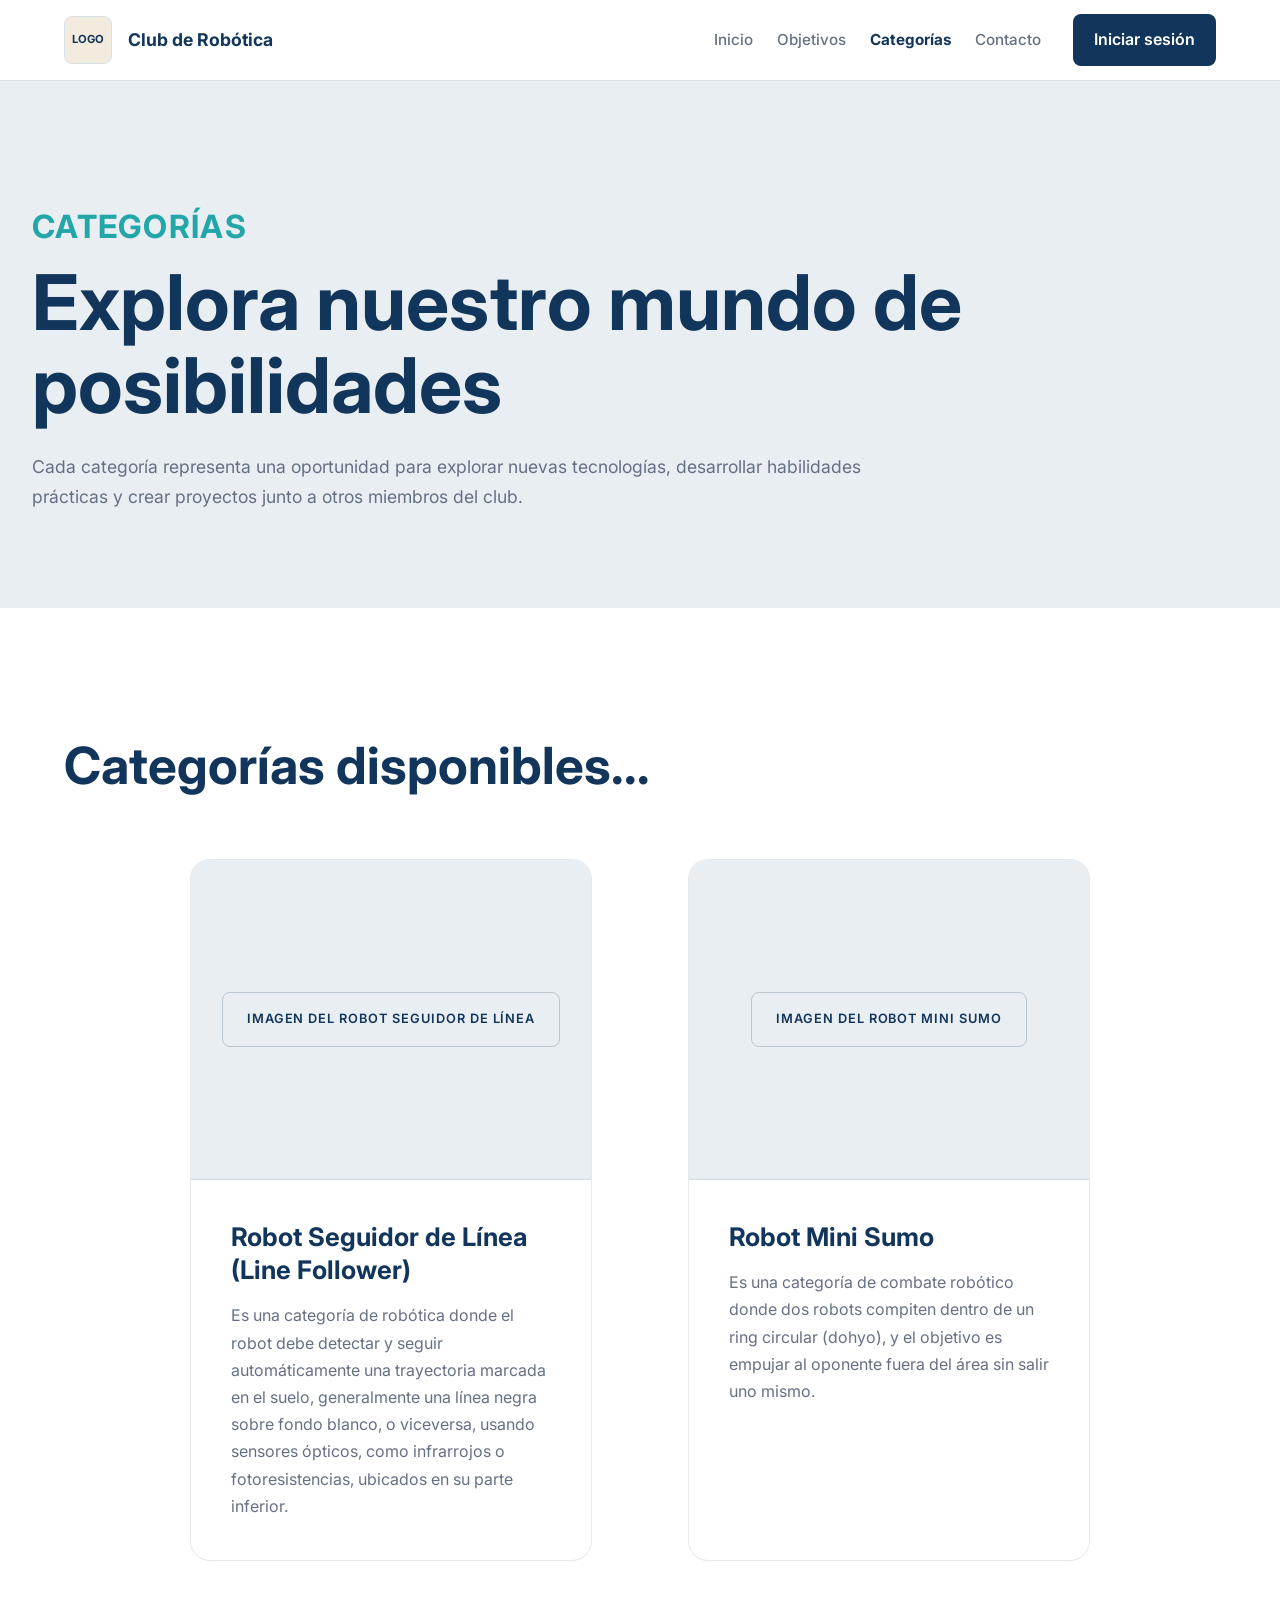
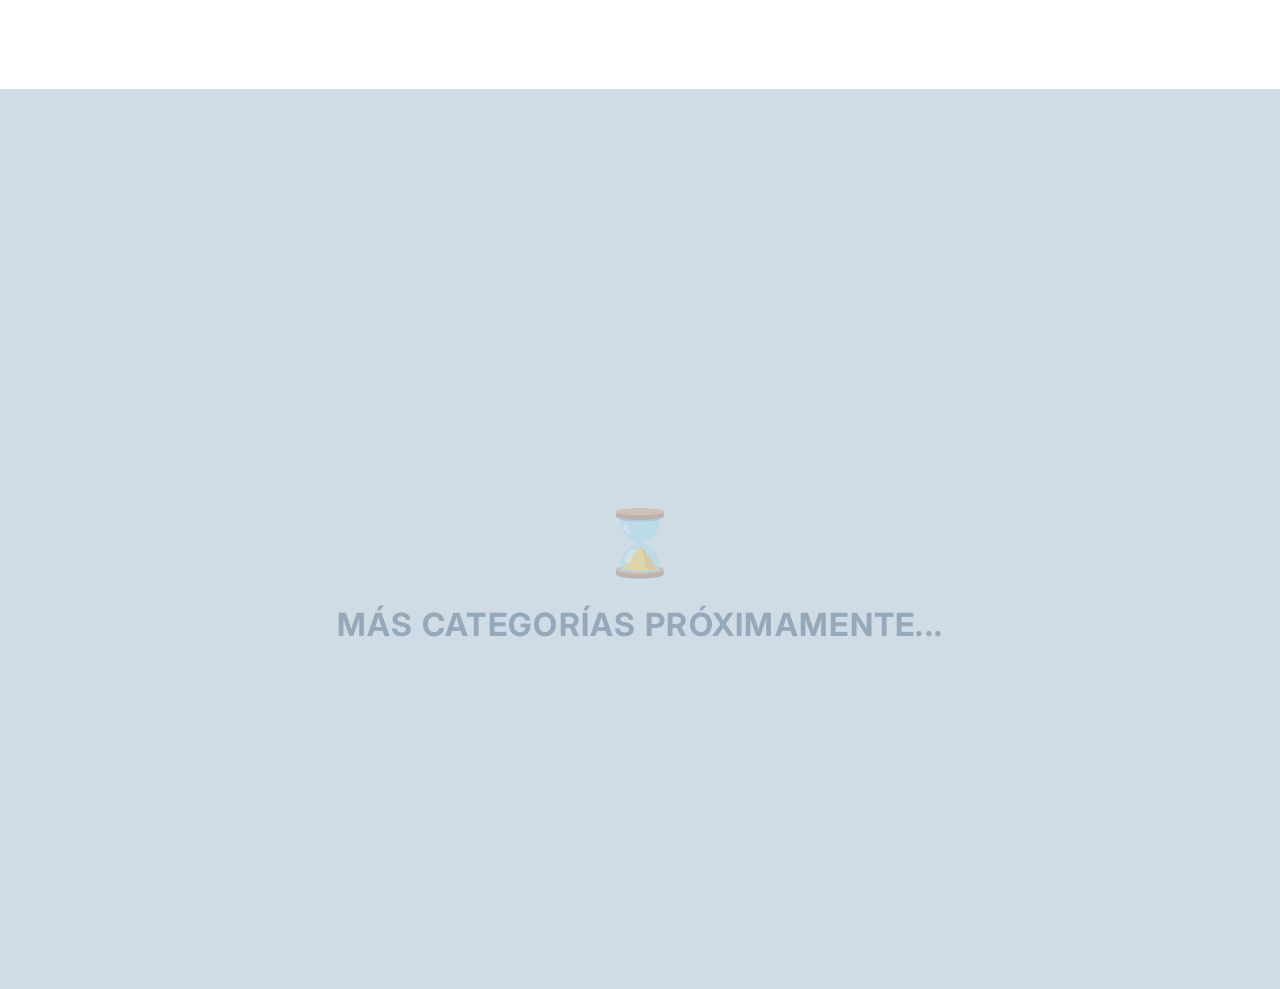
==== club-robotica_front/categorias.html @ 2bdd2af0 "refactor: aplanar estructura del frontend eliminando anidamiento redundante" ====
<!DOCTYPE html>

<html lang="es">

<head>

    <meta charset="UTF-8">

    <meta
        name="viewport"
        content="width=device-width, initial-scale=1.0"
    >

    <title>Club de Robótica | Categorías</title>

    <!-- Tipografía -->

    <link
        rel="preconnect"
        href="https://fonts.googleapis.com"
    >

    <link
        rel="preconnect"
        href="https://fonts.gstatic.com"
        crossorigin
    >

    <link
        href="https://fonts.googleapis.com/css2?family=Inter:wght@400;500;600;700&display=swap"
        rel="stylesheet"
    >

    <!-- Estilos globales -->

    <link
        rel="stylesheet"
        href="css/style.css"
    >

    <!-- Estilos específicos de la página Categorías -->

    <link
        rel="stylesheet"
        href="css/pages/categories.css"
    >

    <!-- Estilos responsive -->

    <link
        rel="stylesheet"
        href="css/responsive.css"
    >

</head>

<body>

    <!-- ========================================
         BARRA DE NAVEGACIÓN
    ========================================= -->

    <header class="site-header">

        <nav class="navbar container">

            <!-- Identidad del club -->

            <a
                href="index.html"
                class="brand"
            >

                <div
                    class="logo-placeholder"
                    aria-hidden="true"
                >
                    LOGO
                </div>

                <span class="brand-name">
                    Club de Robótica
                </span>

            </a>

            <!-- Botón hamburguesa -->

            <button
                class="nav-toggle"
                type="button"
                aria-label="Abrir menú de navegación"
                aria-expanded="false"
            >

                <span></span>
                <span></span>
                <span></span>

            </button>

            <!-- Menú de navegación -->

            <div class="nav-menu">

                <div class="nav-links">

                    <a
                        href="index.html"
                        class="nav-link"
                    >
                        Inicio
                    </a>

                    <a
                        href="objetivos.html"
                        class="nav-link"
                    >
                        Objetivos
                    </a>

                    <a
                        href="categorias.html"
                        class="nav-link nav-link--active"
                    >
                        Categorías
                    </a>

                    <a
                        href="contacto.html"
                        class="nav-link"
                    >
                        Contacto
                    </a>

                </div>

                <!-- Acceso al inicio de sesión -->

                <a
                    href="login.html"
                    class="btn btn--primary nav-login"
                >
                    Iniciar sesión
                </a>

            </div>

        </nav>

    </header>

    <!-- ========================================
         CONTENIDO PRINCIPAL
    ========================================= -->

    <main>

        <!-- ========================================
             INTRODUCCIÓN
        ========================================= -->

        <section class="categories-hero">

            <div class="container categories-hero__content">

                <p class="section-label">
                    CATEGORÍAS
                </p>

                <h1>
                    Explora nuestro mundo de posibilidades
                </h1>

                <p>
                    Cada categoría representa una oportunidad para explorar
                    nuevas tecnologías, desarrollar habilidades prácticas y
                    crear proyectos junto a otros miembros del club.
                </p>

            </div>

        </section>

        <!-- ========================================
             CATEGORÍAS DISPONIBLES
        ========================================= -->

        <section class="available-categories">

            <div class="container">

                <div class="available-categories__heading">

                    <h2>
                        Categorías disponibles...
                    </h2>

                </div>

                <!-- Tarjetas de categorías -->

                <div class="categories-grid">

                    <!-- Robot Seguidor de Línea -->

                    <article class="category-card">

                        <!-- Placeholder para futura imagen -->

                        <div class="category-card__image-placeholder">

                            <span>
                                IMAGEN DEL ROBOT SEGUIDOR DE LÍNEA
                            </span>

                        </div>

                        <div class="category-card__content">

                            <h3>
                                Robot Seguidor de Línea
                                (Line Follower)
                            </h3>

                            <p>
                                Es una categoría de robótica donde el robot debe
                                detectar y seguir automáticamente una trayectoria
                                marcada en el suelo, generalmente una línea negra
                                sobre fondo blanco, o viceversa, usando sensores
                                ópticos, como infrarrojos o fotoresistencias,
                                ubicados en su parte inferior.
                            </p>

                        </div>

                    </article>

                    <!-- Robot Mini Sumo -->

                    <article class="category-card">

                        <!-- Placeholder para futura imagen -->

                        <div class="category-card__image-placeholder">

                            <span>
                                IMAGEN DEL ROBOT MINI SUMO
                            </span>

                        </div>

                        <div class="category-card__content">

                            <h3>
                                Robot Mini Sumo
                            </h3>

                            <p>
                                Es una categoría de combate robótico donde dos
                                robots compiten dentro de un ring circular
                                (dohyo), y el objetivo es empujar al oponente
                                fuera del área sin salir uno mismo.
                            </p>

                        </div>

                    </article>

                </div>

            </div>

        </section>

        <!-- ========================================
             MÁS CATEGORÍAS PRÓXIMAMENTE
        ========================================= -->

        <section class="coming-soon">

            <div class="container coming-soon__content">

                <!-- Reloj de arena -->

                <div
                    class="coming-soon__hourglass"
                    aria-hidden="true"
                >
                    ⌛
                </div>

                <p class="section-label">
                    MÁS CATEGORÍAS PRÓXIMAMENTE...
                </p>

                <p>
                    Esto es solo el comienzo. Seguimos explorando nuevas ideas
                    y tecnologías para crear más oportunidades de aprender,
                    experimentar y construir juntos.
                </p>

            </div>

        </section>

    </main>

    <!-- JavaScript -->

    <script src="js/main.js"></script>

    <script src="js/navigation.js"></script>

</body>

</html>
---- club-robotica_front/css/style.css ----
/* ========================================
   VARIABLES GLOBALES
======================================== */

:root {
    /* Colores principales */
    --color-primary: #12355B;
    --color-secondary: #1E6F9F;
    --color-accent: #22A6A8;

    /* Fondos */
    --color-background: #F7F9FC;
    --color-white: #FFFFFF;
    --color-beige: #F3EBDD;

    /* Textos */
    --color-text: #1F2933;
    --color-text-secondary: #667085;

    /* Bordes */
    --color-border: #D9E1E8;

    /* Tipografía */
    --font-primary: "Inter", Arial, sans-serif;

    /* Espaciados */
    --spacing-xs: 0.5rem;
    --spacing-sm: 1rem;
    --spacing-md: 1.5rem;
    --spacing-lg: 2rem;
    --spacing-xl: 3rem;
    --spacing-xxl: 5rem;

    /* Bordes redondeados */
    --radius-sm: 0.5rem;
    --radius-md: 0.75rem;
    --radius-lg: 1rem;

    /* Sombras */
    --shadow-sm: 0 2px 8px rgba(18, 53, 91, 0.08);
    --shadow-md: 0 8px 24px rgba(18, 53, 91, 0.12);

    /* Transiciones */
    --transition: 0.3s ease;
}


/* ========================================
   ESTILOS GENERALES
======================================== */

* {
    margin: 0;
    padding: 0;
    box-sizing: border-box;
}


html {
    scroll-behavior: smooth;
}


body {
    font-family: var(--font-primary);
    background-color: var(--color-background);
    color: var(--color-text);
    line-height: 1.6;
}


/* ========================================
   ELEMENTOS BÁSICOS
======================================== */

img {
    max-width: 100%;
    display: block;
}


a {
    color: inherit;
    text-decoration: none;
}


button,
input,
textarea {
    font: inherit;
}


/* ========================================
   CONTENEDOR GENERAL
======================================== */

.container {
    width: min(90%, 1200px);
    margin: 0 auto;
}


/* ========================================
   SECCIONES
======================================== */

.section {
    padding: var(--spacing-xxl) 0;
}


.section--beige {
    background-color: var(--color-beige);
}


.section--white {
    background-color: var(--color-white);
}


/* ========================================
   TÍTULOS Y TEXTOS
======================================== */

.section-header {
    max-width: 700px;
    margin-bottom: var(--spacing-xl);
}


.section-title {
    color: var(--color-primary);
    font-size: 2rem;
    line-height: 1.2;
    margin-bottom: var(--spacing-sm);
}


.section-description {
    color: var(--color-text-secondary);
    max-width: 650px;
}


/* ========================================
   BOTONES
======================================== */

.btn {
    display: inline-flex;
    align-items: center;
    justify-content: center;

    padding: 0.75rem 1.25rem;

    border: 1px solid transparent;
    border-radius: var(--radius-sm);

    font-weight: 600;
    cursor: pointer;

    transition: var(--transition);
}


.btn--primary {
    background-color: var(--color-primary);
    color: var(--color-white);
}


.btn--primary:hover {
    background-color: var(--color-secondary);
}


.btn--secondary {
    background-color: rgba(255, 255, 255, 0.18);
    border: 1px solid rgba(255, 255, 255, 0.65);

    color: var(--color-white);

    backdrop-filter: blur(4px);
}


.btn--secondary:hover {
    background-color: rgba(255, 255, 255, 0.28);
    border-color: var(--color-white);
}

/* ========================================
   BARRA DE NAVEGACIÓN
======================================== */

.site-header {
    position: fixed;

    top: 0;
    left: 0;

    width: 100%;

    z-index: 1000;

    background-color: var(--color-white);

    border-bottom: 1px solid var(--color-border);

    transition: transform 0.3s ease;
}

.site-header--hidden {
    transform: translateY(-100%);
}

main {
    padding-top: 80px;
}

.navbar {
    min-height: 80px;

    display: flex;
    align-items: center;
    justify-content: space-between;

    gap: var(--spacing-lg);
}


/* ========================================
   IDENTIDAD DEL CLUB
======================================== */

.brand {
    display: flex;
    align-items: center;
    gap: var(--spacing-sm);

    flex-shrink: 0;
}


.logo-placeholder {
    width: 48px;
    height: 48px;

    display: flex;
    align-items: center;
    justify-content: center;

    background-color: var(--color-beige);
    border: 1px solid var(--color-border);
    border-radius: var(--radius-sm);

    color: var(--color-primary);
    font-size: 0.7rem;
    font-weight: 700;
}


.brand-name {
    color: var(--color-primary);
    font-size: 1.1rem;
    font-weight: 700;

    white-space: nowrap;
}


/* ========================================
   ENLACES DE NAVEGACIÓN
======================================== */

.nav-links {
    display: flex;
    align-items: center;
    justify-content: center;

    gap: var(--spacing-md);

    flex: 1;
}


.nav-link {
    color: var(--color-text-secondary);
    font-size: 0.95rem;
    font-weight: 500;

    transition: color var(--transition);
}


.nav-link:hover {
    color: var(--color-primary);
}


.nav-link--active {
    color: var(--color-primary);
    font-weight: 700;
}
---- club-robotica_front/css/pages/categories.css ----
/* ========================================
   PÁGINA CATEGORÍAS - INTRODUCCIÓN
======================================== */

.categories-hero {

    padding: 8rem 0 6rem;

    background-color: #e8eef2;

}


.categories-hero__content {

    width: min(100% - 4rem, 1400px);

    max-width: 1400px;

    margin-left: auto;

    margin-right: auto;

}


/* Etiqueta: CATEGORÍAS */

.categories-hero .section-label {

    display: block;

    margin-bottom: 1rem;

    color: var(--color-accent);

    font-size: clamp(1.5rem, 2.5vw, 2.4rem);

    font-weight: 700;

    letter-spacing: 0.04em;

    line-height: 1.2;

}


/* Título principal */

.categories-hero h1 {

    max-width: 1100px;

    margin-bottom: 1.5rem;

    color: var(--color-primary);

    font-size: clamp(2.8rem, 6vw, 5rem);

    line-height: 1.08;

}


/* Descripción */

.categories-hero p:not(.section-label) {

    max-width: 850px;

    color: var(--color-text-secondary);

    font-size: 1.1rem;

    line-height: 1.7;

}

/* ========================================
   CATEGORÍAS DISPONIBLES
======================================== */

.available-categories {

    padding: 8rem 0;

    background-color: var(--color-white);

}


/* Encabezado de la sección */

.available-categories__heading {

    max-width: 900px;

    margin-bottom: 4rem;

}


.available-categories__heading h2 {

    margin: 0;

    color: var(--color-primary);

    font-size: clamp(2.2rem, 4vw, 3.6rem);

    line-height: 1.15;

}


/* ========================================
   GRID DE CATEGORÍAS
======================================== */

.categories-grid {

    display: grid;

    grid-template-columns: repeat(2, 1fr);

    gap: 6rem;

    width: 100%;

    max-width: 900px;

    margin: 0 auto;

}


/* ========================================
   TARJETAS DE CATEGORÍAS
======================================== */

.category-card {

    overflow: hidden;

    background-color: var(--color-white);

    border: 1px solid rgba(10, 45, 74, 0.10);

    border-radius: 20px;

    transition:
        transform var(--transition),
        box-shadow var(--transition);

}


.category-card:hover {

    transform: translateY(-5px);

    box-shadow: 0 14px 35px rgba(10, 45, 74, 0.10);

}


/* ========================================
   PLACEHOLDER DE IMAGEN
======================================== */

.category-card__image-placeholder {

    min-height: 320px;

    display: flex;

    align-items: center;

    justify-content: center;

    background-color: #e8eef2;

    border-bottom: 1px solid rgba(10, 45, 74, 0.10);

    color: var(--color-primary);

    font-weight: 600;

    letter-spacing: 0.06em;

    text-align: center;

}


.category-card__image-placeholder span {

    padding: 1rem 1.5rem;

    border: 1px solid rgba(10, 45, 74, 0.20);

    border-radius: 8px;

    font-size: 0.8rem;

}


/* ========================================
   CONTENIDO DE LA TARJETA
======================================== */

.category-card__content {

    padding: 2.5rem;

}


.category-card__content h3 {

    margin-bottom: 1rem;

    color: var(--color-primary);

    font-size: 1.6rem;

    line-height: 1.3;

}


.category-card__content p {

    margin: 0;

    color: var(--color-text-secondary);

    line-height: 1.7;

}

/* ========================================
   MÁS CATEGORÍAS PRÓXIMAMENTE
======================================== */

.coming-soon {
    min-height: 100vh;

    display: flex;
    align-items: center;

    padding: 4rem 0;

    background-color: #cfdce5;
}


/* ========================================
   CONTENIDO DE LA SECCIÓN
======================================== */

.coming-soon__content {
    width: min(100% - 4rem, 850px);

    margin: 0 auto;

    text-align: center;
}


/* ========================================
   RELOJ DE ARENA
======================================== */

.coming-soon__hourglass {
    display: inline-flex;

    align-items: center;
    justify-content: center;

    margin-bottom: 2rem;

    font-size: 4rem;
    line-height: 1;

    animation: hourglass-rotate 7s linear infinite;
}


/* ========================================
   ANIMACIÓN DEL RELOJ
======================================== */

@keyframes hourglass-rotate {

    from {
        transform: rotate(0deg);
    }

    to {
        transform: rotate(360deg);
    }

}


/* ========================================
   MENSAJE PRINCIPAL
======================================== */

.coming-soon .section-label {
    display: block;

    margin-bottom: 1.5rem;

    color: var(--color-primary);

    font-size: clamp(1.5rem, 2.5vw, 2.4rem);

    font-weight: 700;

    letter-spacing: 0.04em;

    line-height: 1.2;
}


/* ========================================
   DESCRIPCIÓN
======================================== */

.coming-soon p:not(.section-label) {
    max-width: 750px;

    margin: 0 auto;

    color: var(--color-text-secondary);

    font-size: 1.1rem;

    line-height: 1.7;
}
---- club-robotica_front/css/responsive.css ----
/* ========================================
   NAVEGACIÓN - BASE
======================================== */

/* El botón hamburguesa permanece oculto en escritorio */
.nav-toggle {
    display: none;
}


/* Mantiene el menú organizado en escritorio */
.nav-menu {
    display: flex;
    align-items: center;
    gap: 2rem;
}


/* ========================================
   NAVEGACIÓN - TABLET Y MÓVIL
======================================== */

@media (max-width: 768px) {

    /* Barra superior */
    .navbar {
        position: relative;
    }


    /* Mostrar el botón hamburguesa */
    .nav-toggle {
        display: flex;

        flex-direction: column;
        justify-content: center;
        align-items: center;

        gap: 5px;

        width: 42px;
        height: 42px;

        padding: 0;

        background-color: transparent;
        border: none;

        cursor: pointer;
    }


    /* Líneas del icono hamburguesa */
    .nav-toggle span {
        display: block;

        width: 24px;
        height: 2px;

        background-color: var(--color-primary);

        border-radius: 999px;

        transition: 
            transform 0.2s ease,
            opacity 0.2s ease;
    }

    .nav-toggle.nav-toggle--open span:nth-child(1) {
        transform: translateY(7px) rotate(45deg);
    }

    .nav-toggle.nav-toggle--open span:nth-child(2) {
        opacity: 0;
    }

    .nav-toggle.nav-toggle--open span:nth-child(3) {
        transform: translateY(-7px) rotate(-45deg);
    }


    /* Menú oculto inicialmente */
    .nav-menu {
        display: flex;
        position: absolute;
        z-index: 100;
        top: calc(100% + 0.5rem);
        right: 0;

        width: min(280px, calc(100vw - 2rem));

        flex-direction: column;
        align-items: stretch;
        gap: 1rem;
        padding: 0.75rem;

        background-color: var(--color-white);
        border: 1px solid rgba(0, 0, 0, 0.08);
        border-radius: 0.75rem;
        box-shadow: 0 10px 25px rgba(0, 0, 0, 0.1);

        opacity: 0;
        visibility: hidden;
        transform: translateY(-10px);

        transition:
            opacity 0.25s ease,
            transform 0.25s ease,
            visibility 0.25s ease;

        pointer-events: none;
    }


    /* Menú visible cuando JavaScript agregue esta clase */
    .nav-menu.nav-menu--open {
        opacity: 1;
        visibility: visible;
        transform: translateY(0);

        pointer-events: auto;
    }


    /* Enlaces en columna */
    .nav-links {
        display: flex;
        flex-direction: column;

        align-items: stretch;

        gap: 0.25rem;
    }

    .nav-links .nav-link {
        display: flex;
        align-items: center;

        min-height: 42px;

        padding: 0.5rem 0.75rem;

        border-radius: 0.5rem;

        transition:
            background-color 0.2s ease,
            color 0.2s ease;
    }

    .nav-links .nav-link:hover {
        background-color: var(--color-beige);
    }

    .nav-links .nav-link--active {
        color: var(--color-primary);
        background-color: var(--color-beige);
    }


    /* El botón de login ocupa todo el ancho */
    .nav-login {
        width: 100%;

        display: flex;
        justify-content: center;
        align-items: center;

        min-height: 48px;

        text-align: center;
    }


}

/* ========================================
   CATEGORÍAS - INTRODUCCIÓN MÓVIL
======================================== */

@media (max-width: 768px) {

    .categories-hero {

        min-height: 100vh;

        display: flex;

        align-items: center;

        padding: 6rem 0;

    }


    .categories-hero__content {

        width: min(100% - 2.5rem, 1400px);

    }


    .categories-hero .section-label {

        margin-bottom: 1rem;

        font-size: clamp(1.4rem, 7vw, 2rem);

    }


    .categories-hero h1 {

        margin-bottom: 1.5rem;

        font-size: clamp(2.4rem, 11vw, 3.8rem);

        line-height: 1.1;

    }


    .categories-hero p:not(.section-label) {

        font-size: 1rem;

        line-height: 1.7;

    }

}

/* ========================================
   CATEGORÍAS DISPONIBLES - MÓVIL
======================================== */

@media (max-width: 768px) {

    .available-categories {

        padding: 6rem 0;

    }


    .available-categories__heading {

        margin-bottom: 3rem;

    }


    .available-categories__heading h2 {

        font-size: clamp(2rem, 9vw, 3rem);

        line-height: 1.15;

    }


    .categories-grid {

        grid-template-columns: 1fr;

        gap: 2rem;

        width: 100%;

        max-width: 500px;

        margin: 0 auto;

    }


    .category-card__image-placeholder {

        min-height: 240px;

    }


    .category-card__content {

        padding: 2rem;

    }


    .category-card__content h3 {

        font-size: 1.4rem;

    }


    .category-card__content p {

        font-size: 1rem;

        line-height: 1.7;

    }

}

/* ========================================

   CONTACTO - TABLET Y MÓVIL

======================================== */

@media (max-width: 768px) {

    /* Sección principal */

    .contact-section {
        min-height: auto;
        padding: 2rem 0 4rem;
    }

    /* Tarjeta principal */

    .contact-card {
        grid-template-columns: 1fr;
        max-width: 600px;
        margin: 0 auto;
    }

    /* Lado izquierdo */

    .contact-info {
        padding: 3rem 2rem;
    }

    .contact-info__intro {
        margin-bottom: 3rem;
    }

    .contact-info__intro h1 {
        font-size: clamp(1.8rem, 7vw, 2.4rem);
    }

    /* Los cuatro bloques de información
       pasan a una sola columna */

    .contact-info__grid {
        grid-template-columns: 1fr;
        gap: 2.5rem;
    }

    /* Lado derecho - formulario */

    .contact-form-container {
        padding: 3rem 2rem;
    }

    /* Campos del formulario */

    .form-group {
        margin-bottom: 1.4rem;
    }

}
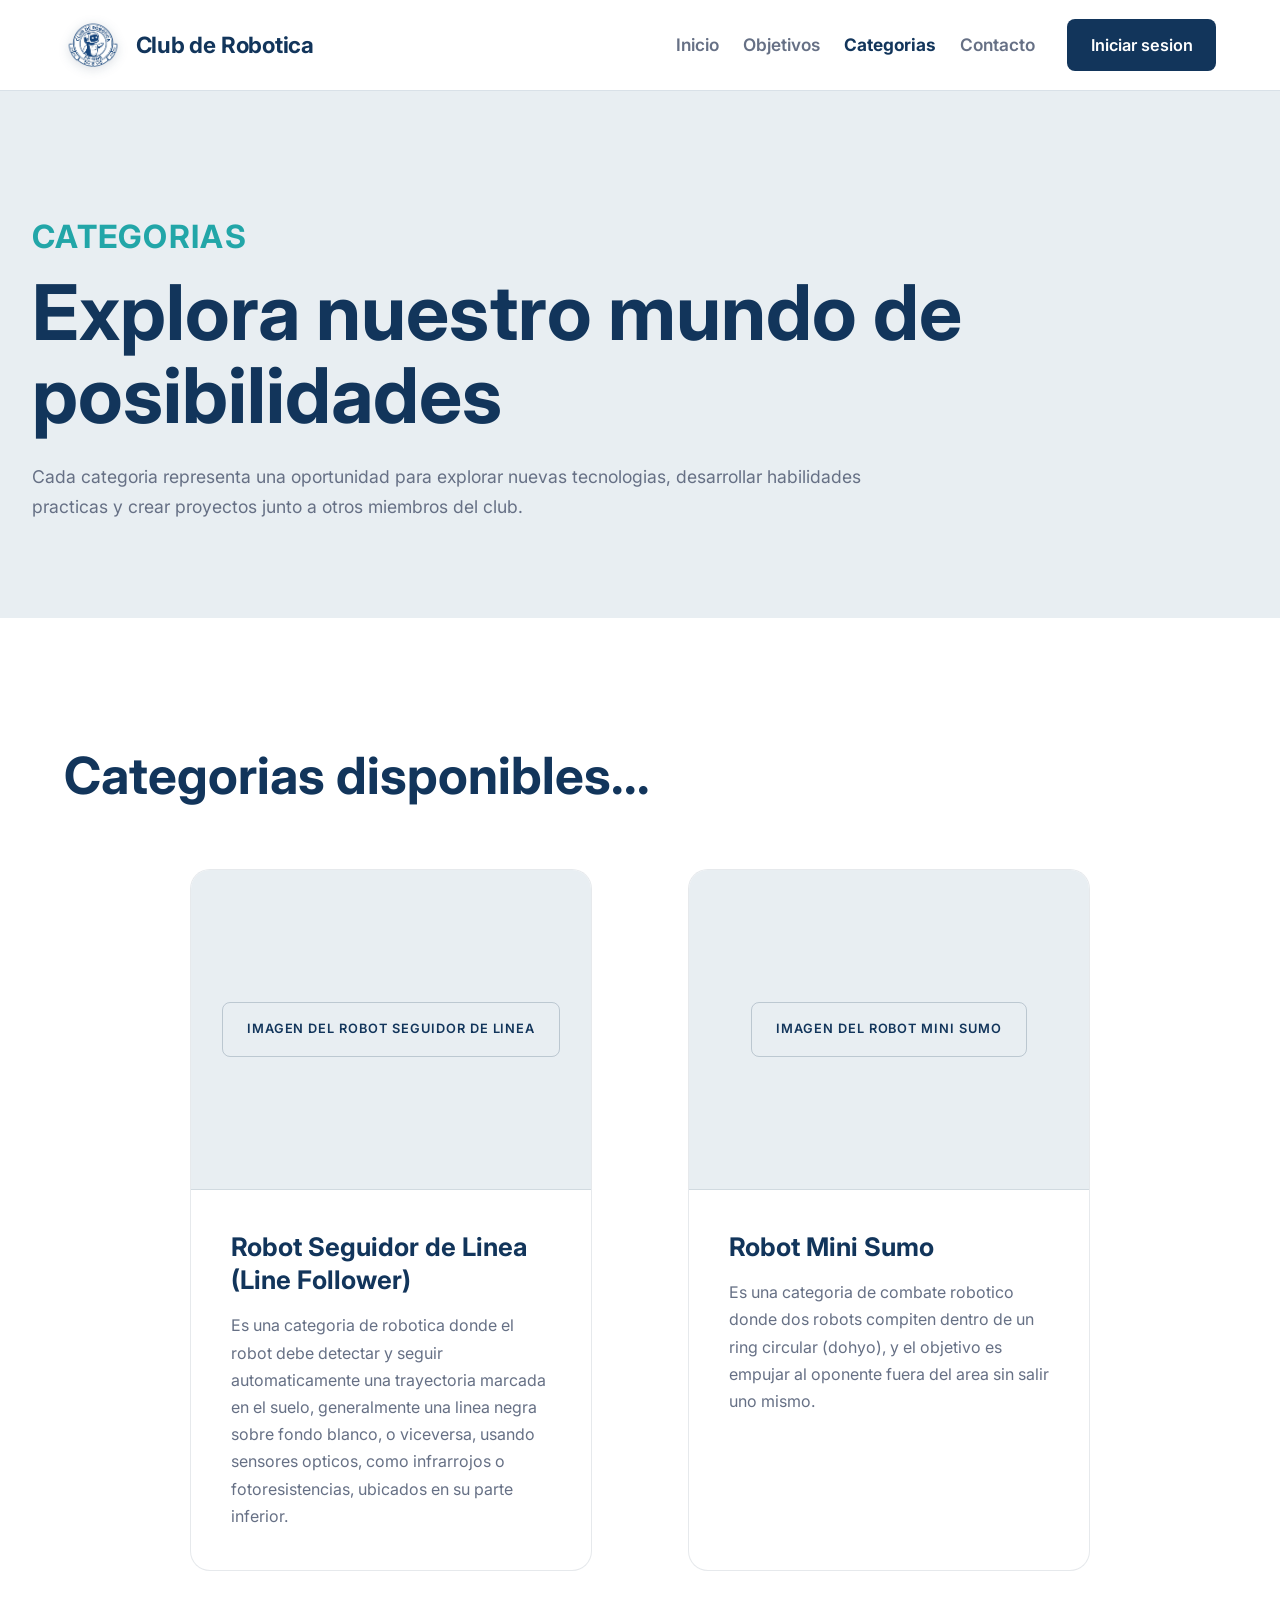
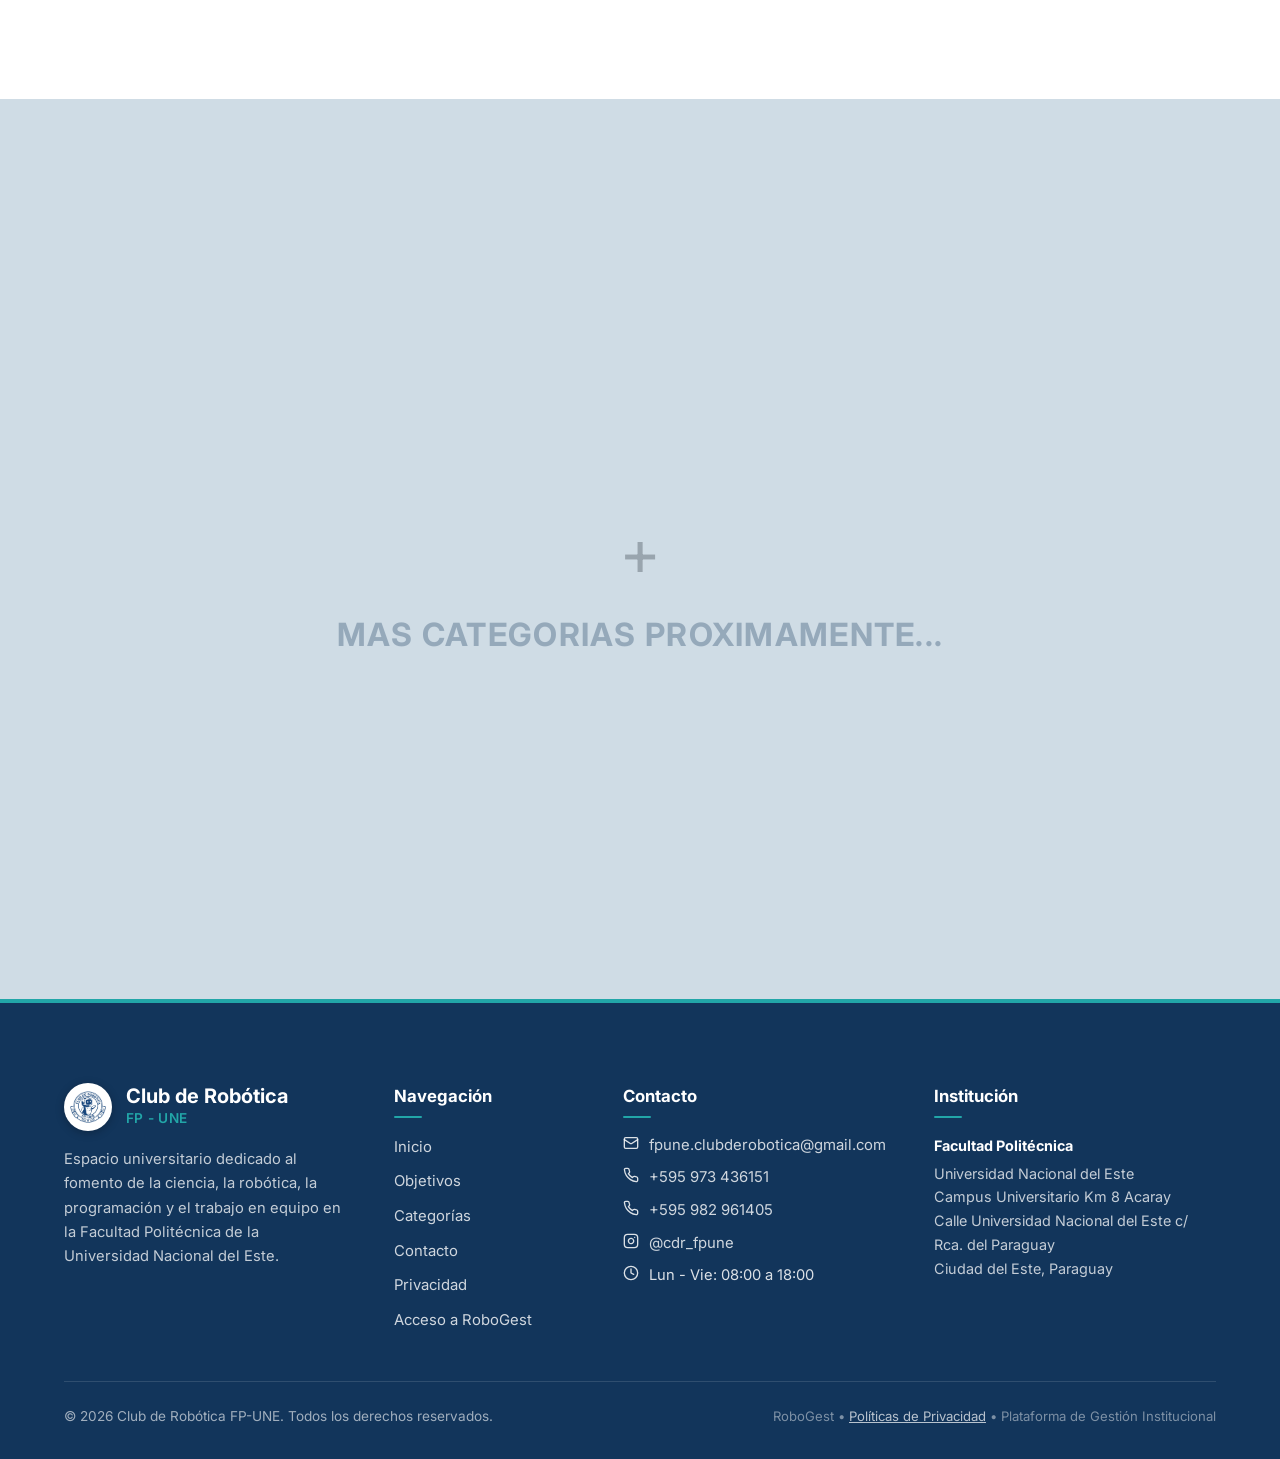
==== commit af0adb0d: "feat(system): implementar cuadro de honor, proyectos activos en dashboard, horas totales, ia polito " ====
--- a/club-robotica_front/categorias.html
+++ b/club-robotica_front/categorias.html
@@ -11,9 +11,10 @@
         content="width=device-width, initial-scale=1.0"
     >
 
-    <title>Club de Robótica | Categorías</title>
-
-    <!-- Tipografía -->
+    <title>Club de Robotica | Categorias</title>
+    <link rel="icon" type="image/png" href="assets/images/brand/logo_icono.png">
+
+    <!-- Tipografia -->
 
     <link
         rel="preconnect"
@@ -35,21 +36,21 @@
 
     <link
         rel="stylesheet"
-        href="css/style.css"
-    >
-
-    <!-- Estilos específicos de la página Categorías -->
+        href="css/style.css?v=2.4"
+    >
+
+    <!-- Estilos especificos de la pagina Categorias -->
 
     <link
         rel="stylesheet"
-        href="css/pages/categories.css"
+        href="css/pages/categories.css?v=2.4"
     >
 
     <!-- Estilos responsive -->
 
     <link
         rel="stylesheet"
-        href="css/responsive.css"
+        href="css/responsive.css?v=2.4"
     >
 
 </head>
@@ -57,7 +58,7 @@
 <body>
 
     <!-- ========================================
-         BARRA DE NAVEGACIÓN
+         BARRA DE NAVEGACION
     ========================================= -->
 
     <header class="site-header">
@@ -71,25 +72,20 @@
                 class="brand"
             >
 
-                <div
-                    class="logo-placeholder"
-                    aria-hidden="true"
-                >
-                    LOGO
-                </div>
+                <img src="assets/images/brand/logo_icono.png" alt="Logo Club de Robótica FP-UNE" class="brand-logo">
 
                 <span class="brand-name">
-                    Club de Robótica
+                    Club de Robotica
                 </span>
 
             </a>
 
-            <!-- Botón hamburguesa -->
+            <!-- Boton hamburguesa -->
 
             <button
                 class="nav-toggle"
                 type="button"
-                aria-label="Abrir menú de navegación"
+                aria-label="Abrir menu de navegacion"
                 aria-expanded="false"
             >
 
@@ -99,7 +95,7 @@
 
             </button>
 
-            <!-- Menú de navegación -->
+            <!-- Menu de navegacion -->
 
             <div class="nav-menu">
 
@@ -123,7 +119,7 @@
                         href="categorias.html"
                         class="nav-link nav-link--active"
                     >
-                        Categorías
+                        Categorias
                     </a>
 
                     <a
@@ -135,13 +131,13 @@
 
                 </div>
 
-                <!-- Acceso al inicio de sesión -->
+                <!-- Acceso al inicio de sesion -->
 
                 <a
                     href="login.html"
                     class="btn btn--primary nav-login"
                 >
-                    Iniciar sesión
+                    Iniciar sesion
                 </a>
 
             </div>
@@ -157,7 +153,7 @@
     <main>
 
         <!-- ========================================
-             INTRODUCCIÓN
+             INTRODUCCION
         ========================================= -->
 
         <section class="categories-hero">
@@ -165,7 +161,7 @@
             <div class="container categories-hero__content">
 
                 <p class="section-label">
-                    CATEGORÍAS
+                    CATEGORIAS
                 </p>
 
                 <h1>
@@ -173,8 +169,8 @@
                 </h1>
 
                 <p>
-                    Cada categoría representa una oportunidad para explorar
-                    nuevas tecnologías, desarrollar habilidades prácticas y
+                    Cada categoria representa una oportunidad para explorar
+                    nuevas tecnologias, desarrollar habilidades practicas y
                     crear proyectos junto a otros miembros del club.
                 </p>
 
@@ -183,7 +179,7 @@
         </section>
 
         <!-- ========================================
-             CATEGORÍAS DISPONIBLES
+             CATEGORIAS DISPONIBLES
         ========================================= -->
 
         <section class="available-categories">
@@ -193,16 +189,16 @@
                 <div class="available-categories__heading">
 
                     <h2>
-                        Categorías disponibles...
+                        Categorias disponibles...
                     </h2>
 
                 </div>
 
-                <!-- Tarjetas de categorías -->
+                <!-- Tarjetas de categorias -->
 
                 <div class="categories-grid">
 
-                    <!-- Robot Seguidor de Línea -->
+                    <!-- Robot Seguidor de Linea -->
 
                     <article class="category-card">
 
@@ -211,7 +207,7 @@
                         <div class="category-card__image-placeholder">
 
                             <span>
-                                IMAGEN DEL ROBOT SEGUIDOR DE LÍNEA
+                                IMAGEN DEL ROBOT SEGUIDOR DE LINEA
                             </span>
 
                         </div>
@@ -219,16 +215,16 @@
                         <div class="category-card__content">
 
                             <h3>
-                                Robot Seguidor de Línea
+                                Robot Seguidor de Linea
                                 (Line Follower)
                             </h3>
 
                             <p>
-                                Es una categoría de robótica donde el robot debe
-                                detectar y seguir automáticamente una trayectoria
-                                marcada en el suelo, generalmente una línea negra
+                                Es una categoria de robotica donde el robot debe
+                                detectar y seguir automaticamente una trayectoria
+                                marcada en el suelo, generalmente una linea negra
                                 sobre fondo blanco, o viceversa, usando sensores
-                                ópticos, como infrarrojos o fotoresistencias,
+                                opticos, como infrarrojos o fotoresistencias,
                                 ubicados en su parte inferior.
                             </p>
 
@@ -257,10 +253,10 @@
                             </h3>
 
                             <p>
-                                Es una categoría de combate robótico donde dos
+                                Es una categoria de combate robotico donde dos
                                 robots compiten dentro de un ring circular
                                 (dohyo), y el objetivo es empujar al oponente
-                                fuera del área sin salir uno mismo.
+                                fuera del area sin salir uno mismo.
                             </p>
 
                         </div>
@@ -274,7 +270,7 @@
         </section>
 
         <!-- ========================================
-             MÁS CATEGORÍAS PRÓXIMAMENTE
+             MAS CATEGORIAS PROXIMAMENTE
         ========================================= -->
 
         <section class="coming-soon">
@@ -287,16 +283,16 @@
                     class="coming-soon__hourglass"
                     aria-hidden="true"
                 >
-                    ⌛
+                    +
                 </div>
 
                 <p class="section-label">
-                    MÁS CATEGORÍAS PRÓXIMAMENTE...
+                    MAS CATEGORIAS PROXIMAMENTE...
                 </p>
 
                 <p>
                     Esto es solo el comienzo. Seguimos explorando nuevas ideas
-                    y tecnologías para crear más oportunidades de aprender,
+                    y tecnologias para crear mas oportunidades de aprender,
                     experimentar y construir juntos.
                 </p>
 
@@ -306,12 +302,99 @@
 
     </main>
 
+    <!-- ========================================
+        PIE DE PAGINA INSTITUCIONAL
+    ======================================== -->
+    <footer class="site-footer">
+        <div class="container footer-container">
+            <div class="footer-grid">
+                <!-- Columna 1: Identidad -->
+                <div class="footer-col footer-col--brand">
+                    <div class="footer-brand">
+                        <img src="assets/images/brand/logo_icono.png" alt="Logo Club de Robótica FP-UNE" class="footer-logo">
+                        <div>
+                            <span class="footer-brand-title">Club de Robótica</span>
+                            <span class="footer-brand-sub">FP - UNE</span>
+                        </div>
+                    </div>
+                    <p class="footer-description">
+                        Espacio universitario dedicado al fomento de la ciencia, la robótica, la programación y el trabajo en equipo en la Facultad Politécnica de la Universidad Nacional del Este.
+                    </p>
+                </div>
+
+                <!-- Columna 2: Enlaces Rápidos -->
+                <div class="footer-col">
+                    <h3 class="footer-title">Navegación</h3>
+                    <ul class="footer-links">
+                        <li><a href="index.html">Inicio</a></li>
+                        <li><a href="objetivos.html">Objetivos</a></li>
+                        <li><a href="categorias.html">Categorías</a></li>
+                        <li><a href="contacto.html">Contacto</a></li>
+                        <li><a href="privacidad.html">Privacidad</a></li>
+                        <li><a href="login.html">Acceso a RoboGest</a></li>
+                    </ul>
+                </div>
+
+                <!-- Columna 3: Contacto -->
+                <div class="footer-col">
+                    <h3 class="footer-title">Contacto</h3>
+                    <ul class="footer-contact">
+                        <li>
+                            <span class="footer-contact-icon" aria-hidden="true">
+                                <svg width="16" height="16" viewBox="0 0 24 24" fill="none" stroke="currentColor" stroke-width="2" stroke-linecap="round" stroke-linejoin="round"><rect width="20" height="16" x="2" y="4" rx="2"/><path d="m22 7-8.97 5.7a1.94 1.94 0 0 1-2.06 0L2 7"/></svg>
+                            </span>
+                            <a href="mailto:fpune.clubderobotica@gmail.com">fpune.clubderobotica@gmail.com</a>
+                        </li>
+                        <li>
+                            <span class="footer-contact-icon" aria-hidden="true">
+                                <svg width="16" height="16" viewBox="0 0 24 24" fill="none" stroke="currentColor" stroke-width="2" stroke-linecap="round" stroke-linejoin="round"><path d="M22 16.92v3a2 2 0 0 1-2.18 2 19.79 19.79 0 0 1-8.63-3.07 19.5 19.5 0 0 1-6-6 19.79 19.79 0 0 1-3.07-8.67A2 2 0 0 1 4.11 2h3a2 2 0 0 1 2 1.72 12.84 12.84 0 0 0 .7 2.81 2 2 0 0 1-.45 2.11L8.09 9.91a16 16 0 0 0 6 6l1.27-1.27a2 2 0 0 1 2.11-.45 12.84 12.84 0 0 0 2.81.7A2 2 0 0 1 22 16.92z"/></svg>
+                            </span>
+                            <a href="https://wa.me/595973436151" target="_blank" rel="noopener noreferrer">+595 973 436151</a>
+                        </li>
+                        <li>
+                            <span class="footer-contact-icon" aria-hidden="true">
+                                <svg width="16" height="16" viewBox="0 0 24 24" fill="none" stroke="currentColor" stroke-width="2" stroke-linecap="round" stroke-linejoin="round"><path d="M22 16.92v3a2 2 0 0 1-2.18 2 19.79 19.79 0 0 1-8.63-3.07 19.5 19.5 0 0 1-6-6 19.79 19.79 0 0 1-3.07-8.67A2 2 0 0 1 4.11 2h3a2 2 0 0 1 2 1.72 12.84 12.84 0 0 0 .7 2.81 2 2 0 0 1-.45 2.11L8.09 9.91a16 16 0 0 0 6 6l1.27-1.27a2 2 0 0 1 2.11-.45 12.84 12.84 0 0 0 2.81.7A2 2 0 0 1 22 16.92z"/></svg>
+                            </span>
+                            <a href="https://wa.me/595982961405" target="_blank" rel="noopener noreferrer">+595 982 961405</a>
+                        </li>
+                        <li>
+                            <span class="footer-contact-icon" aria-hidden="true">
+                                <svg width="16" height="16" viewBox="0 0 24 24" fill="none" stroke="currentColor" stroke-width="2" stroke-linecap="round" stroke-linejoin="round"><rect width="20" height="20" x="2" y="2" rx="5" ry="5"/><path d="M16 11.37A4 4 0 1 1 12.63 8 4 4 0 0 1 16 11.37z"/><line x1="17.5" x2="17.51" y1="6.5" y2="6.5"/></svg>
+                            </span>
+                            <a href="https://www.instagram.com/cdr_fpune/" target="_blank" rel="noopener noreferrer">@cdr_fpune</a>
+                        </li>
+                        <li>
+                            <span class="footer-contact-icon" aria-hidden="true">
+                                <svg width="16" height="16" viewBox="0 0 24 24" fill="none" stroke="currentColor" stroke-width="2" stroke-linecap="round" stroke-linejoin="round"><circle cx="12" cy="12" r="10"/><polyline points="12 6 12 12 16 14"/></svg>
+                            </span>
+                            <span>Lun - Vie: 08:00 a 18:00</span>
+                        </li>
+                    </ul>
+                </div>
+
+                <!-- Columna 4: Institución & Ubicación -->
+                <div class="footer-col">
+                    <h3 class="footer-title">Institución</h3>
+                    <address class="footer-address">
+                        <p class="footer-institution"><strong>Facultad Politécnica</strong></p>
+                        <p>Universidad Nacional del Este</p>
+                        <p>Campus Universitario Km 8 Acaray</p>
+                        <p>Calle Universidad Nacional del Este c/ Rca. del Paraguay</p>
+                        <p>Ciudad del Este, Paraguay</p>
+                    </address>
+                </div>
+            </div>
+
+            <div class="footer-bottom">
+                <p>&copy; 2026 Club de Robótica FP-UNE. Todos los derechos reservados.</p>
+                <p class="footer-meta">RoboGest &bull; <a href="privacidad.html" class="footer-privacy-link">Políticas de Privacidad</a> &bull; Plataforma de Gestión Institucional</p>
+            </div>
+        </div>
+    </footer>
+
     <!-- JavaScript -->
-
-    <script src="js/main.js"></script>
-
-    <script src="js/navigation.js"></script>
+    <script src="js/main.js?v=2.6"></script>
+    <script src="js/navigation.js?v=2.6"></script>
 
 </body>
-
 </html>
--- a/club-robotica_front/css/style.css
+++ b/club-robotica_front/css/style.css
@@ -20,7 +20,7 @@
     /* Bordes */
     --color-border: #D9E1E8;
 
-    /* Tipografía */
+    /* Tipografia */
     --font-primary: "Inter", Arial, sans-serif;
 
     /* Espaciados */
@@ -70,7 +70,7 @@
 
 
 /* ========================================
-   ELEMENTOS BÁSICOS
+   ELEMENTOS BASICOS
 ======================================== */
 
 img {
@@ -122,7 +122,7 @@
 
 
 /* ========================================
-   TÍTULOS Y TEXTOS
+   TITULOS Y TEXTOS
 ======================================== */
 
 .section-header {
@@ -193,7 +193,7 @@
 }
 
 /* ========================================
-   BARRA DE NAVEGACIÓN
+   BARRA DE NAVEGACION
 ======================================== */
 
 .site-header {
@@ -218,11 +218,11 @@
 }
 
 main {
-    padding-top: 80px;
+    padding-top: 90px;
 }
 
 .navbar {
-    min-height: 80px;
+    min-height: 90px;
 
     display: flex;
     align-items: center;
@@ -239,15 +239,30 @@
 .brand {
     display: flex;
     align-items: center;
-    gap: var(--spacing-sm);
+    gap: 0.85rem;
 
     flex-shrink: 0;
 }
 
 
+
+.brand-logo {
+    width: 58px;
+    height: 58px;
+    object-fit: contain;
+    border-radius: 50%;
+    flex-shrink: 0;
+    filter: drop-shadow(0 2px 6px rgba(10, 45, 74, 0.16));
+    transition: transform 0.2s ease;
+}
+
+.brand:hover .brand-logo {
+    transform: scale(1.05);
+}
+
 .logo-placeholder {
-    width: 48px;
-    height: 48px;
+    width: 58px;
+    height: 58px;
 
     display: flex;
     align-items: center;
@@ -258,22 +273,23 @@
     border-radius: var(--radius-sm);
 
     color: var(--color-primary);
-    font-size: 0.7rem;
+    font-size: 0.8rem;
     font-weight: 700;
 }
 
 
 .brand-name {
     color: var(--color-primary);
-    font-size: 1.1rem;
+    font-size: 1.4rem;
     font-weight: 700;
+    letter-spacing: -0.01em;
 
     white-space: nowrap;
 }
 
 
 /* ========================================
-   ENLACES DE NAVEGACIÓN
+   ENLACES DE NAVEGACION
 ======================================== */
 
 .nav-links {
@@ -289,8 +305,8 @@
 
 .nav-link {
     color: var(--color-text-secondary);
-    font-size: 0.95rem;
-    font-weight: 500;
+    font-size: 1.08rem;
+    font-weight: 600;
 
     transition: color var(--transition);
 }
@@ -304,4 +320,264 @@
 .nav-link--active {
     color: var(--color-primary);
     font-weight: 700;
+}
+
+.nav-login {
+    font-size: 1.02rem;
+    padding: 0.75rem 1.4rem;
+}
+
+
+/* ========================================
+   PIE DE PAGINA (SITE FOOTER)
+======================================== */
+
+.site-footer {
+    background-color: var(--color-primary);
+    color: rgba(255, 255, 255, 0.85);
+    padding: var(--spacing-xxl) 0 var(--spacing-lg) 0;
+    margin-top: auto;
+    border-top: 4px solid var(--color-accent);
+}
+
+.footer-container {
+    display: flex;
+    flex-direction: column;
+    gap: var(--spacing-xl);
+}
+
+.footer-grid {
+    display: grid;
+    grid-template-columns: 1.4fr 0.9fr 1.3fr 1.4fr;
+    gap: var(--spacing-xl);
+}
+
+.footer-brand {
+    display: flex;
+    align-items: center;
+    gap: 0.85rem;
+    margin-bottom: var(--spacing-sm);
+}
+
+.footer-logo {
+    width: 48px;
+    height: 48px;
+    border-radius: 50%;
+    object-fit: contain;
+    background: #ffffff;
+    padding: 3px;
+    box-shadow: 0 2px 8px rgba(0, 0, 0, 0.25);
+    flex-shrink: 0;
+}
+
+.footer-brand-title {
+    display: block;
+    color: var(--color-white);
+    font-size: 1.25rem;
+    font-weight: 700;
+    line-height: 1.2;
+}
+
+.footer-brand-sub {
+    display: block;
+    color: var(--color-accent);
+    font-size: 0.85rem;
+    font-weight: 600;
+    letter-spacing: 0.05em;
+}
+
+.footer-description {
+    font-size: 0.92rem;
+    line-height: 1.65;
+    color: rgba(255, 255, 255, 0.75);
+}
+
+.footer-title {
+    color: var(--color-white);
+    font-size: 1.05rem;
+    font-weight: 700;
+    margin-bottom: var(--spacing-sm);
+    position: relative;
+    padding-bottom: 0.5rem;
+}
+
+.footer-title::after {
+    content: "";
+    position: absolute;
+    bottom: 0;
+    left: 0;
+    width: 28px;
+    height: 2px;
+    background-color: var(--color-accent);
+    border-radius: 2px;
+}
+
+.footer-links,
+.footer-contact {
+    list-style: none;
+    padding: 0;
+    margin: 0;
+    display: flex;
+    flex-direction: column;
+    gap: 0.55rem;
+}
+
+.footer-links a,
+.footer-contact a {
+    color: rgba(255, 255, 255, 0.8);
+    font-size: 0.93rem;
+    transition: color var(--transition), transform var(--transition);
+    display: inline-block;
+}
+
+.footer-links a:hover,
+.footer-contact a:hover {
+    color: var(--color-accent);
+    transform: translateX(4px);
+}
+
+.footer-contact li {
+    display: flex;
+    align-items: flex-start;
+    gap: 0.6rem;
+    font-size: 0.92rem;
+}
+
+.footer-contact-icon {
+    font-size: 1rem;
+    line-height: 1.4;
+    flex-shrink: 0;
+}
+
+.footer-address {
+    font-style: normal;
+    font-size: 0.9rem;
+    line-height: 1.65;
+    color: rgba(255, 255, 255, 0.75);
+}
+
+.footer-institution {
+    color: var(--color-white);
+    margin-bottom: 0.25rem;
+}
+
+.footer-bottom {
+    padding-top: var(--spacing-md);
+    border-top: 1px solid rgba(255, 255, 255, 0.12);
+    display: flex;
+    justify-content: space-between;
+    align-items: center;
+    flex-wrap: wrap;
+    gap: var(--spacing-sm);
+    font-size: 0.85rem;
+    color: rgba(255, 255, 255, 0.6);
+}
+
+.footer-meta {
+    font-size: 0.82rem;
+    color: rgba(255, 255, 255, 0.45);
+}
+
+@media (max-width: 900px) {
+    .footer-grid {
+        grid-template-columns: 1fr 1fr;
+        gap: var(--spacing-lg);
+    }
+}
+
+@media (max-width: 600px) {
+    .footer-grid {
+        grid-template-columns: 1fr;
+        gap: var(--spacing-lg);
+    }
+    .footer-bottom {
+        flex-direction: column;
+        text-align: center;
+        gap: 0.4rem;
+    }
+}
+
+/* ========================================
+   PAGINA DE POLITICAS DE PRIVACIDAD
+======================================== */
+
+.privacy-section {
+    padding: var(--spacing-xl) 0 var(--spacing-xxl) 0;
+    background-color: var(--color-background);
+    min-height: calc(100vh - 80px);
+}
+
+.privacy-card {
+    max-width: 900px;
+    margin: 0 auto;
+    background-color: var(--color-white);
+    border-radius: var(--radius-lg);
+    box-shadow: 0 10px 30px rgba(18, 53, 91, 0.08);
+    padding: var(--spacing-xl);
+    border: 1px solid var(--color-border);
+}
+
+.privacy-card h1 {
+    font-size: 2.2rem;
+    color: var(--color-primary);
+    margin-bottom: var(--spacing-xs);
+}
+
+.privacy-badge {
+    display: inline-block;
+    background-color: rgba(34, 166, 168, 0.12);
+    color: var(--color-secondary);
+    padding: 0.35rem 0.85rem;
+    border-radius: 20px;
+    font-size: 0.85rem;
+    font-weight: 600;
+    margin-bottom: var(--spacing-lg);
+}
+
+.privacy-section-block {
+    margin-bottom: var(--spacing-lg);
+    padding-bottom: var(--spacing-lg);
+    border-bottom: 1px solid var(--color-border);
+}
+
+.privacy-section-block:last-child {
+    border-bottom: none;
+    margin-bottom: 0;
+    padding-bottom: 0;
+}
+
+.privacy-section-block h2 {
+    font-size: 1.35rem;
+    color: var(--color-primary);
+    margin-bottom: var(--spacing-sm);
+    display: flex;
+    align-items: center;
+    gap: 0.5rem;
+}
+
+.privacy-section-block p, 
+.privacy-section-block li {
+    color: var(--color-text);
+    line-height: 1.7;
+    font-size: 0.98rem;
+}
+
+.privacy-section-block ul {
+    list-style-type: disc;
+    padding-left: 1.5rem;
+    margin: var(--spacing-xs) 0 var(--spacing-sm) 0;
+}
+
+.privacy-section-block li {
+    margin-bottom: 0.4rem;
+}
+
+.footer-privacy-link {
+    color: rgba(255, 255, 255, 0.7);
+    text-decoration: underline;
+    transition: color 0.2s ease;
+}
+
+.footer-privacy-link:hover {
+    color: var(--color-white);
 }
--- a/club-robotica_front/css/pages/categories.css
+++ b/club-robotica_front/css/pages/categories.css
@@ -1,5 +1,5 @@
 /* ========================================
-   PÁGINA CATEGORÍAS - INTRODUCCIÓN
+   PAGINA CATEGORIAS - INTRODUCCION
 ======================================== */
 
 .categories-hero {
@@ -24,7 +24,7 @@
 }
 
 
-/* Etiqueta: CATEGORÍAS */
+/* Etiqueta: CATEGORIAS */
 
 .categories-hero .section-label {
 
@@ -45,7 +45,7 @@
 }
 
 
-/* Título principal */
+/* Titulo principal */
 
 .categories-hero h1 {
 
@@ -62,7 +62,7 @@
 }
 
 
-/* Descripción */
+/* Descripcion */
 
 .categories-hero p:not(.section-label) {
 
@@ -77,7 +77,7 @@
 }
 
 /* ========================================
-   CATEGORÍAS DISPONIBLES
+   CATEGORIAS DISPONIBLES
 ======================================== */
 
 .available-categories {
@@ -89,7 +89,7 @@
 }
 
 
-/* Encabezado de la sección */
+/* Encabezado de la seccion */
 
 .available-categories__heading {
 
@@ -114,7 +114,7 @@
 
 
 /* ========================================
-   GRID DE CATEGORÍAS
+   GRID DE CATEGORIAS
 ======================================== */
 
 .categories-grid {
@@ -135,7 +135,7 @@
 
 
 /* ========================================
-   TARJETAS DE CATEGORÍAS
+   TARJETAS DE CATEGORIAS
 ======================================== */
 
 .category-card {
@@ -241,7 +241,7 @@
 }
 
 /* ========================================
-   MÁS CATEGORÍAS PRÓXIMAMENTE
+   MAS CATEGORIAS PROXIMAMENTE
 ======================================== */
 
 .coming-soon {
@@ -257,7 +257,7 @@
 
 
 /* ========================================
-   CONTENIDO DE LA SECCIÓN
+   CONTENIDO DE LA SECCION
 ======================================== */
 
 .coming-soon__content {
@@ -289,7 +289,7 @@
 
 
 /* ========================================
-   ANIMACIÓN DEL RELOJ
+   ANIMACION DEL RELOJ
 ======================================== */
 
 @keyframes hourglass-rotate {
@@ -327,7 +327,7 @@
 
 
 /* ========================================
-   DESCRIPCIÓN
+   DESCRIPCION
 ======================================== */
 
 .coming-soon p:not(.section-label) {
--- a/club-robotica_front/css/responsive.css
+++ b/club-robotica_front/css/responsive.css
@@ -1,14 +1,14 @@
 /* ========================================
-   NAVEGACIÓN - BASE
-======================================== */
-
-/* El botón hamburguesa permanece oculto en escritorio */
+   NAVEGACION - BASE
+======================================== */
+
+/* El boton hamburguesa permanece oculto en escritorio */
 .nav-toggle {
     display: none;
 }
 
 
-/* Mantiene el menú organizado en escritorio */
+/* Mantiene el menu organizado en escritorio */
 .nav-menu {
     display: flex;
     align-items: center;
@@ -17,7 +17,7 @@
 
 
 /* ========================================
-   NAVEGACIÓN - TABLET Y MÓVIL
+   NAVEGACION - TABLET Y MOVIL
 ======================================== */
 
 @media (max-width: 768px) {
@@ -25,10 +25,24 @@
     /* Barra superior */
     .navbar {
         position: relative;
-    }
-
-
-    /* Mostrar el botón hamburguesa */
+        min-height: 75px;
+    }
+
+    main {
+        padding-top: 75px;
+    }
+
+    .brand-logo {
+        width: 48px;
+        height: 48px;
+    }
+
+    .brand-name {
+        font-size: 1.15rem;
+    }
+
+
+    /* Mostrar el boton hamburguesa */
     .nav-toggle {
         display: flex;
 
@@ -50,7 +64,7 @@
     }
 
 
-    /* Líneas del icono hamburguesa */
+    /* Lineas del icono hamburguesa */
     .nav-toggle span {
         display: block;
 
@@ -79,7 +93,7 @@
     }
 
 
-    /* Menú oculto inicialmente */
+    /* Menu oculto inicialmente */
     .nav-menu {
         display: flex;
         position: absolute;
@@ -112,7 +126,7 @@
     }
 
 
-    /* Menú visible cuando JavaScript agregue esta clase */
+    /* Menu visible cuando JavaScript agregue esta clase */
     .nav-menu.nav-menu--open {
         opacity: 1;
         visibility: visible;
@@ -157,7 +171,7 @@
     }
 
 
-    /* El botón de login ocupa todo el ancho */
+    /* El boton de login ocupa todo el ancho */
     .nav-login {
         width: 100%;
 
@@ -174,7 +188,7 @@
 }
 
 /* ========================================
-   CATEGORÍAS - INTRODUCCIÓN MÓVIL
+   CATEGORIAS - INTRODUCCION MOVIL
 ======================================== */
 
 @media (max-width: 768px) {
@@ -230,7 +244,7 @@
 }
 
 /* ========================================
-   CATEGORÍAS DISPONIBLES - MÓVIL
+   CATEGORIAS DISPONIBLES - MOVIL
 ======================================== */
 
 @media (max-width: 768px) {
@@ -306,13 +320,13 @@
 
 /* ========================================
 
-   CONTACTO - TABLET Y MÓVIL
+   CONTACTO - TABLET Y MOVIL
 
 ======================================== */
 
 @media (max-width: 768px) {
 
-    /* Sección principal */
+    /* Seccion principal */
 
     .contact-section {
         min-height: auto;
@@ -341,7 +355,7 @@
         font-size: clamp(1.8rem, 7vw, 2.4rem);
     }
 
-    /* Los cuatro bloques de información
+    /* Los cuatro bloques de informacion
        pasan a una sola columna */
 
     .contact-info__grid {
